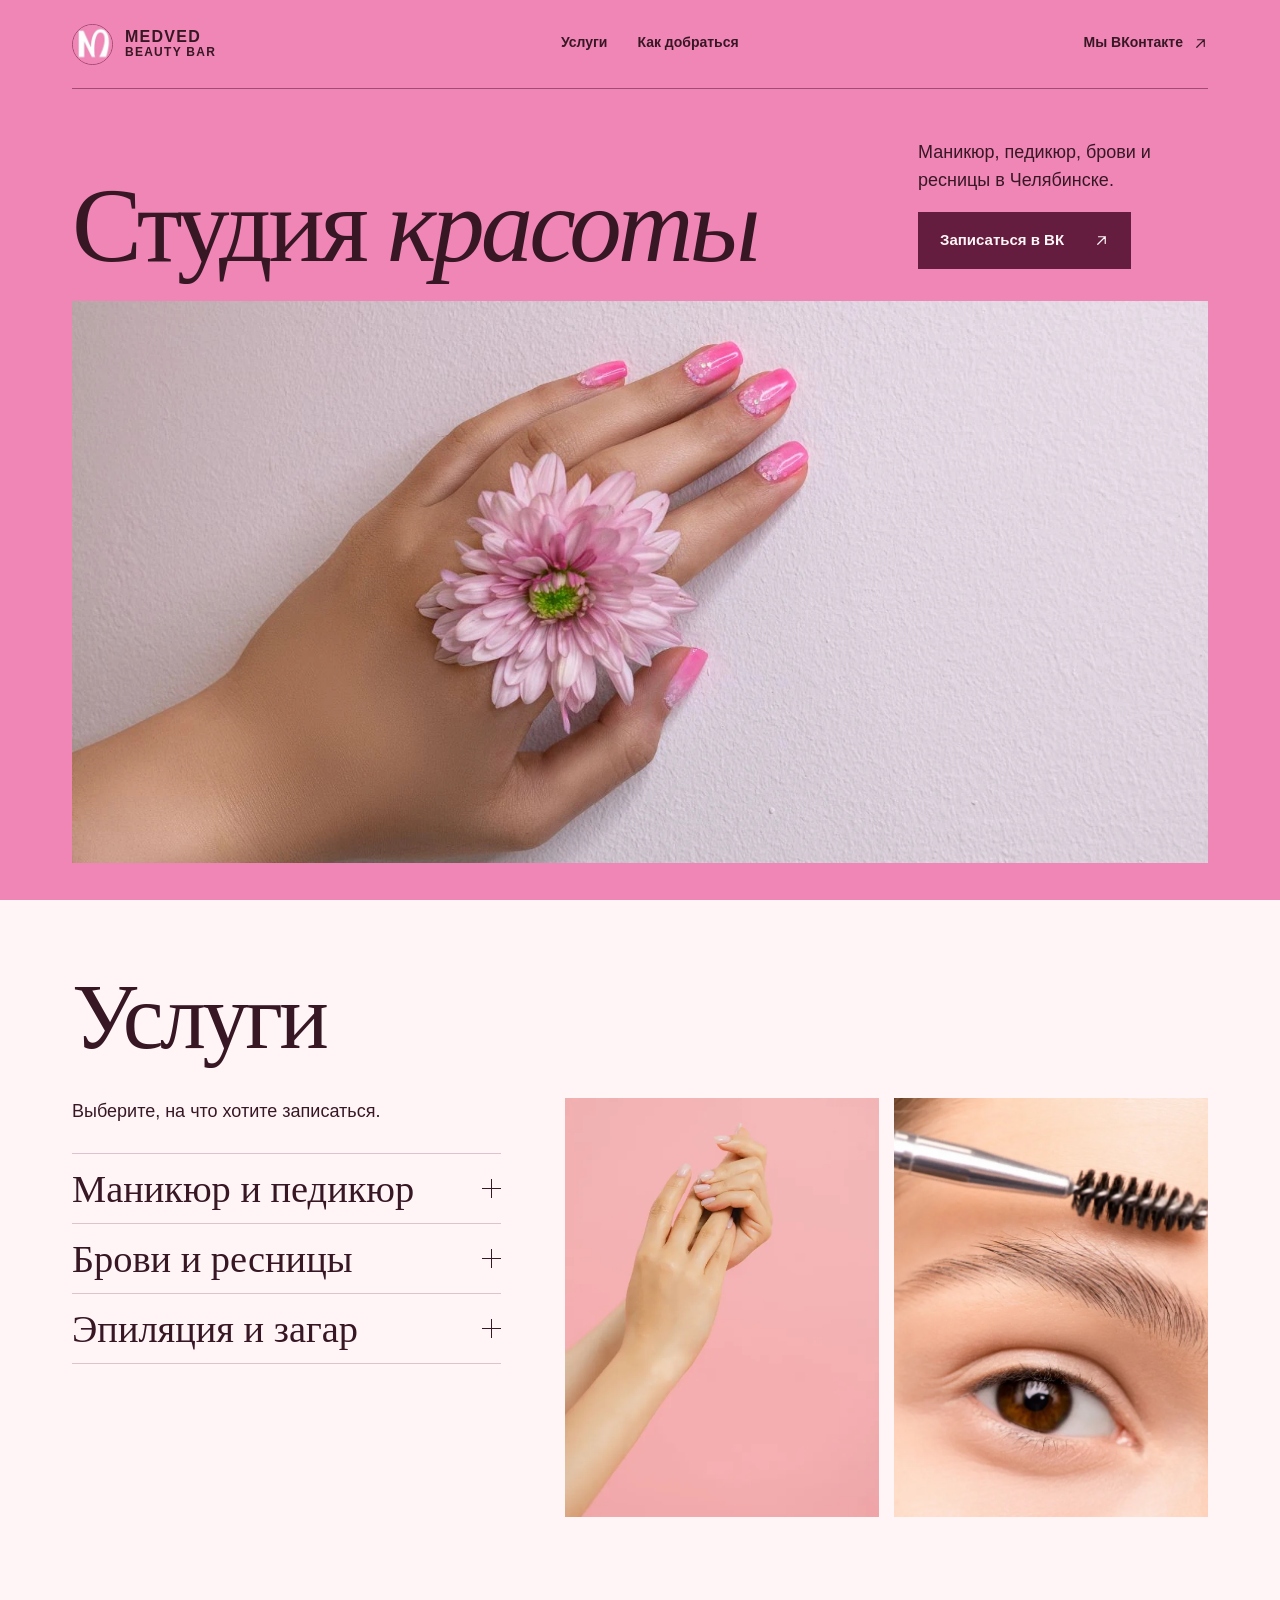
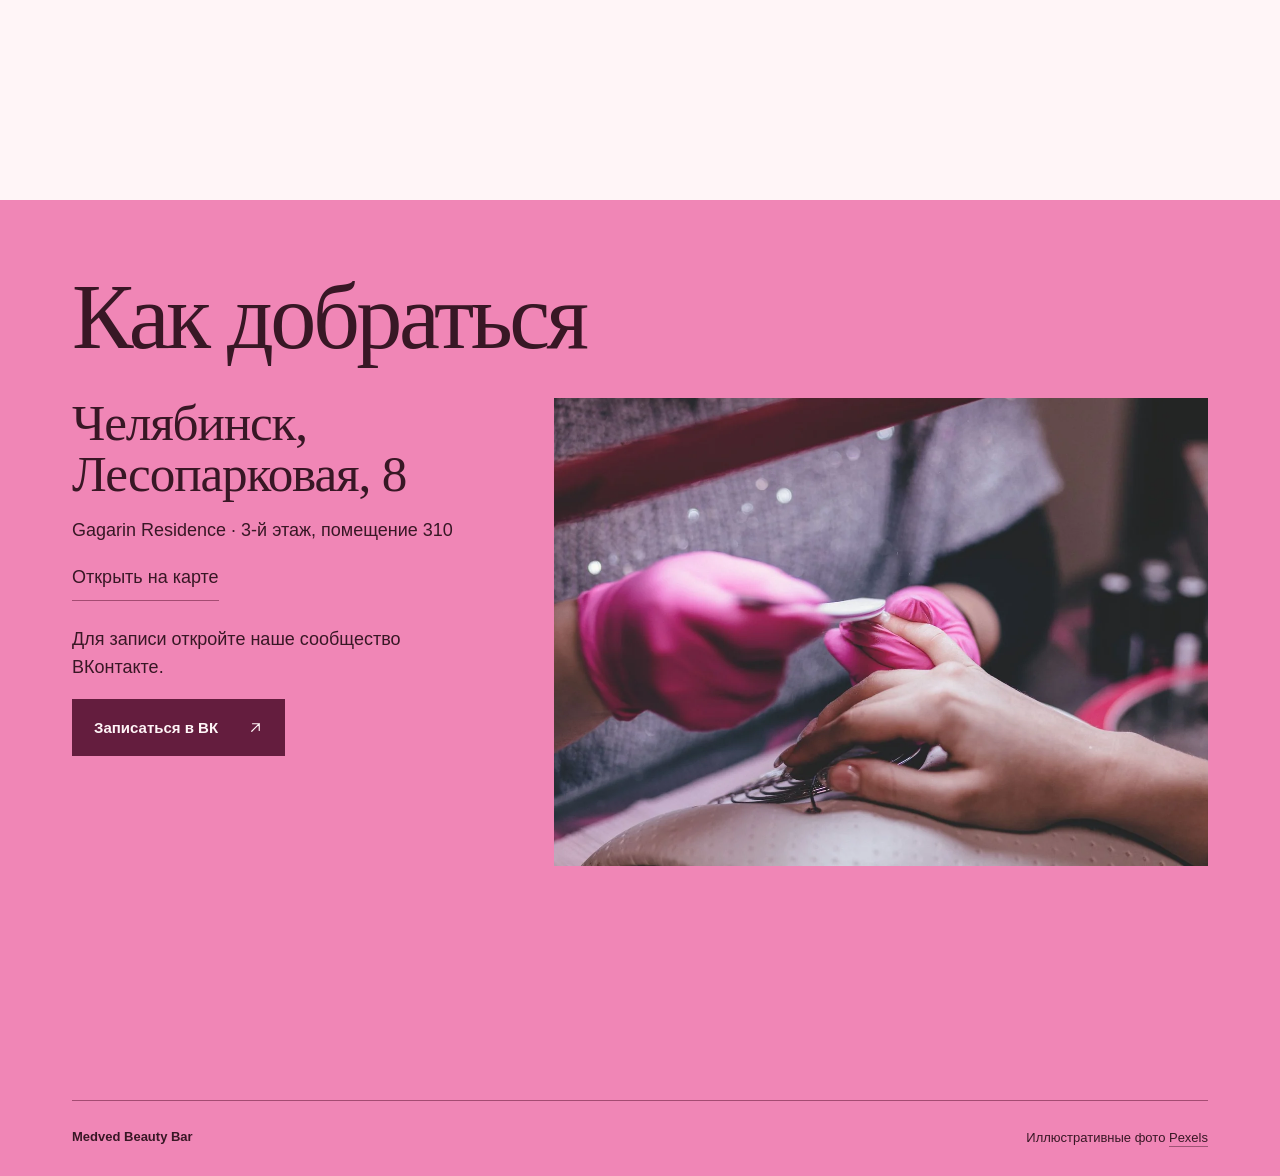
==== docs/index.html @ ef07c00c "Build Medved Beauty Bar WordPress landing and Pages export" ====
<!doctype html>
<html lang="ru" data-type="place" data-radius="sharp" data-buttons="solid" data-motion>
<head>
<meta charset="utf-8">
<meta name="viewport" content="width=device-width, initial-scale=1">
<meta name="description" content="Medved Beauty Bar в Челябинске. Маникюр, педикюр, брови и ресницы. Запись в сообществе ВКонтакте.">
<meta name="theme-color" content="#f086b6">
<meta name="page-type" content="place">
<meta name="site-kind" content="other">
<meta name="page-kind" content="place">
<meta property="og:type" content="website">
<meta property="og:locale" content="ru_RU">
<meta property="og:title" content="Medved Beauty Bar — студия красоты">
<meta property="og:description" content="Medved Beauty Bar в Челябинске. Маникюр, педикюр, брови и ресницы. Запись в сообществе ВКонтакте.">
<meta property="og:image" content="https://fedinartemii.github.io/MedvedBeautyBar/assets/img/share.jpg">
<title>Medved Beauty Bar — студия красоты в Челябинске</title>
<link rel="canonical" href="https://fedinartemii.github.io/MedvedBeautyBar/">
<meta property="og:url" content="https://fedinartemii.github.io/MedvedBeautyBar/">
<link rel="icon" href="./assets/img/logo.webp" type="image/webp">
<link rel="stylesheet" href="./assets/fonts/fonts.css">
<link rel="stylesheet" href="./assets/site.css">
<link rel="stylesheet" href="./assets/motion/motion.css">
<script>document.documentElement.classList.add('m-enter');setTimeout(()=>document.documentElement.classList.add('m-enter-done'),700)</script>
<script type="module" src="./assets/motion/motion.js"></script>
<script type="module" src="./assets/site.js"></script>
</head>
<body class="wp-theme-medved-beauty-bar">
<a class="skip-link" href="#main">К содержанию</a>
<header class="site-head nav" id="top">
    <div class="head-row wrap">
        <a class="brand" href="#top" aria-label="Medved Beauty Bar">
            <span class="brand-mark"><img src="./assets/img/logo.webp" width="153" height="153" alt=""></span>
            <span><strong>MEDVED</strong>BEAUTY BAR</span>
        </a>
        <nav class="desktop-nav" aria-label="Разделы страницы">
            <a class="m-link m-link--bare" href="#services">Услуги</a>
            <a class="m-link m-link--bare" href="#visit">Как добраться</a>
        </nav>
        <a class="head-action m-link m-link--bare" href="https://vk.com/medved_bb">Мы ВКонтакте <svg class="arrow" aria-hidden="true" viewBox="0 0 20 20" fill="none"><path d="M5 15 15 5M6 5h9v9" stroke="currentColor" stroke-width="1.6" stroke-linecap="round" stroke-linejoin="round"/></svg></a>
        <details class="mobile-menu">
            <summary><span>Меню</span></summary>
            <nav aria-label="Разделы страницы">
                <a class="m-link m-link--bare" href="#services">Услуги</a>
                <a class="m-link m-link--bare" href="#visit">Как добраться</a>
                <a class="m-link m-link--bare" href="https://vk.com/medved_bb">Мы ВКонтакте <svg class="arrow" aria-hidden="true" viewBox="0 0 20 20" fill="none"><path d="M5 15 15 5M6 5h9v9" stroke="currentColor" stroke-width="1.6" stroke-linecap="round" stroke-linejoin="round"/></svg></a>
            </nav>
        </details>
    </div>
</header>
<main id="main" tabindex="-1">

<section data-enter="" class="wp-block-group hero wrap"><div class="wp-block-group__inner-container is-layout-flow wp-block-group-is-layout-flow">

<div class="wp-block-group hero-mast"><div class="wp-block-group__inner-container is-layout-flow wp-block-group-is-layout-flow">

<h1 class="wp-block-heading">Студия <em>красоты</em></h1>



<div class="wp-block-group hero-action"><div class="wp-block-group__inner-container is-layout-flow wp-block-group-is-layout-flow">

<p class="hero-lead wp-block-paragraph">Маникюр, педикюр, брови и ресницы в Челябинске.</p>



<div class="wp-block-buttons is-layout-flex wp-block-buttons-is-layout-flex">

<div class="wp-block-button booking-button"><a class="wp-block-button__link wp-element-button btn btn--primary btn--arrow" href="https://vk.com/medved_bb">Записаться в ВК</a></div>

</div>

</div></div>

</div></div>



<figure class="wp-block-image size-full hero-photo hero__media"><img decoding="async" fetchpriority="high" height="1000" loading="eager" width="1500" src="./assets/img/hero.webp" alt="Розовый маникюр и цветок" /></figure>

</div></section>



<section tabindex="-1" id="services" class="wp-block-group services section"><div class="wp-block-group__inner-container is-layout-flow wp-block-group-is-layout-flow">

<div class="wp-block-group wrap services-wrap"><div class="wp-block-group__inner-container is-layout-flow wp-block-group-is-layout-flow">

<h2 class="wp-block-heading">Услуги</h2>



<div class="wp-block-group services-grid"><div class="wp-block-group__inner-container is-layout-flow wp-block-group-is-layout-flow">

<div class="wp-block-group services-copy"><div class="wp-block-group__inner-container is-layout-flow wp-block-group-is-layout-flow">

<p class="section-lead wp-block-paragraph">Выберите, на что хотите записаться.</p>



<details class="wp-block-details is-layout-flow wp-block-details-is-layout-flow"><summary>Маникюр и педикюр</summary>

<p class="wp-block-paragraph">Маникюр с покрытием и без, наращивание ногтей и педикюр.</p>

</details>



<details class="wp-block-details is-layout-flow wp-block-details-is-layout-flow"><summary>Брови и ресницы</summary>

<p class="wp-block-paragraph">Оформление и ламинирование бровей, ламинирование и наращивание ресниц.</p>

</details>



<details class="wp-block-details is-layout-flow wp-block-details-is-layout-flow"><summary>Эпиляция и загар</summary>

<p class="wp-block-paragraph">Лазерная эпиляция и моментальный загар.</p>

</details>

</div></div>



<div class="wp-block-group services-photos"><div class="wp-block-group__inner-container is-layout-flow wp-block-group-is-layout-flow">

<figure class="wp-block-image size-full service-photo nails-photo"><img decoding="async" height="850" loading="lazy" width="567" src="./assets/img/nails.webp" alt="Руки с маникюром на розовом фоне" /></figure>



<figure class="wp-block-image size-full service-photo brow-photo"><img decoding="async" height="850" loading="lazy" width="705" src="./assets/img/brows.webp" alt="Бровь расчёсывают щёточкой" /></figure>

</div></div>

</div></div>

</div></div>

</div></section>



<section tabindex="-1" id="visit" class="wp-block-group visit section"><div class="wp-block-group__inner-container is-layout-flow wp-block-group-is-layout-flow">

<div class="wp-block-group wrap visit-wrap"><div class="wp-block-group__inner-container is-layout-flow wp-block-group-is-layout-flow">

<h2 class="wp-block-heading">Как добраться</h2>



<div class="wp-block-group visit-grid"><div class="wp-block-group__inner-container is-layout-flow wp-block-group-is-layout-flow">

<div class="wp-block-group visit-copy"><div class="wp-block-group__inner-container is-layout-flow wp-block-group-is-layout-flow">

<p class="visit-address wp-block-paragraph">Челябинск, Лесопарковая, 8</p>



<p class="visit-room wp-block-paragraph">Gagarin Residence · 3-й этаж, помещение 310</p>



<p class="map-link wp-block-paragraph"><a class="m-link" href="https://yandex.ru/maps/org/medved_beauty_bar/210274487347/">Открыть на карте</a></p>



<p class="section-lead wp-block-paragraph">Для записи откройте наше сообщество ВКонтакте.</p>



<div class="wp-block-buttons is-layout-flex wp-block-buttons-is-layout-flex">

<div class="wp-block-button booking-button"><a class="wp-block-button__link wp-element-button btn btn--primary btn--arrow" href="https://vk.com/medved_bb">Записаться в ВК</a></div>

</div>

</div></div>



<figure class="wp-block-image size-full visit-photo"><img decoding="async" height="933" loading="lazy" width="1400" src="./assets/img/visit.webp" alt="Мастер в розовых перчатках делает маникюр" /></figure>

</div></div>

</div></div>

</div></section>

</main>
<footer class="site-footer">
    <div class="wrap footer-row">
        <a class="m-link m-link--bare" href="#top">Medved Beauty Bar</a>
        <p>Иллюстративные фото <a href="https://www.pexels.com/photo/pink-flower-on-hand-with-polished-nails-20758448/">Pexels</a></p>
    </div>
</footer>
</body>
</html>
---- docs/assets/fonts/fonts.css ----
@font-face {
  font-family: 'Cormorant Garamond';
  font-style: italic;
  font-weight: 500;
  font-display: swap;
  src: url(cormorant-garamond-italic-500-cyrillic.woff2) format('woff2');
  unicode-range: U+0301, U+0400-045F, U+0490-0491, U+04B0-04B1, U+2116;
}
@font-face {
  font-family: 'Cormorant Garamond';
  font-style: italic;
  font-weight: 500;
  font-display: swap;
  src: url(cormorant-garamond-italic-500-latin.woff2) format('woff2');
  unicode-range: U+0000-00FF, U+0131, U+0152-0153, U+02BB-02BC, U+02C6, U+02DA, U+02DC, U+0304, U+0308, U+0329, U+2000-206F, U+20AC, U+2122, U+2191, U+2193, U+2212, U+2215, U+FEFF, U+FFFD;
}
@font-face {
  font-family: 'Cormorant Garamond';
  font-style: normal;
  font-weight: 500;
  font-display: swap;
  src: url(cormorant-garamond-normal-500-cyrillic.woff2) format('woff2');
  unicode-range: U+0301, U+0400-045F, U+0490-0491, U+04B0-04B1, U+2116;
}
@font-face {
  font-family: 'Cormorant Garamond';
  font-style: normal;
  font-weight: 500;
  font-display: swap;
  src: url(cormorant-garamond-normal-500-latin.woff2) format('woff2');
  unicode-range: U+0000-00FF, U+0131, U+0152-0153, U+02BB-02BC, U+02C6, U+02DA, U+02DC, U+0304, U+0308, U+0329, U+2000-206F, U+20AC, U+2122, U+2191, U+2193, U+2212, U+2215, U+FEFF, U+FFFD;
}
@font-face {
  font-family: 'Manrope';
  font-style: normal;
  font-weight: 400;
  font-display: swap;
  src: url(manrope-normal-400-cyrillic.woff2) format('woff2');
  unicode-range: U+0301, U+0400-045F, U+0490-0491, U+04B0-04B1, U+2116;
}
@font-face {
  font-family: 'Manrope';
  font-style: normal;
  font-weight: 400;
  font-display: swap;
  src: url(manrope-normal-400-latin.woff2) format('woff2');
  unicode-range: U+0000-00FF, U+0131, U+0152-0153, U+02BB-02BC, U+02C6, U+02DA, U+02DC, U+0304, U+0308, U+0329, U+2000-206F, U+20AC, U+2122, U+2191, U+2193, U+2212, U+2215, U+FEFF, U+FFFD;
}
@font-face {
  font-family: 'Manrope';
  font-style: normal;
  font-weight: 700;
  font-display: swap;
  src: url(manrope-normal-700-cyrillic.woff2) format('woff2');
  unicode-range: U+0301, U+0400-045F, U+0490-0491, U+04B0-04B1, U+2116;
}
@font-face {
  font-family: 'Manrope';
  font-style: normal;
  font-weight: 700;
  font-display: swap;
  src: url(manrope-normal-700-latin.woff2) format('woff2');
  unicode-range: U+0000-00FF, U+0131, U+0152-0153, U+02BB-02BC, U+02C6, U+02DA, U+02DC, U+0304, U+0308, U+0329, U+2000-206F, U+20AC, U+2122, U+2191, U+2193, U+2212, U+2215, U+FEFF, U+FFFD;
}
---- docs/assets/site.css ----
@layer medved-reset {
  *, *::before, *::after { box-sizing: border-box; }
  body, h1, h2, p, figure { margin: 0; }
  a { color: inherit; }
  img { display: block; max-width: 100%; }
}

:root {
  --ink: #381725;
  --action: #641d3e;
  --paper: #fff5f7;
  --pink: #f086b6;
  --bg: var(--pink);
  --line: #a44b72;
  --line-strong: #a44b72;
  --paper-line: #dec2cd;
  --display: "Cormorant Garamond", Georgia, serif;
  --text: Manrope, Arial, sans-serif;
  --ease: cubic-bezier(.2,.8,.2,1);
  --s-2: 8px;
  --edges: 72px;
  --head-height: 89px;
  --arrow-icon: url("data:image/svg+xml,%3Csvg xmlns='http://www.w3.org/2000/svg' viewBox='0 0 20 20'%3E%3Cpath d='M5 15 15 5M6 5h9v9' fill='none' stroke='black' stroke-width='1.6' stroke-linecap='round' stroke-linejoin='round'/%3E%3C/svg%3E");
}

body { background: var(--pink); color: var(--ink); font: 400 18px/1.55 var(--text); }
::selection { background: var(--action); color: var(--paper); }
:focus-visible { outline: 2px solid var(--action); outline-offset: 4px; }
#main:focus-visible { outline-offset: -2px; }
.skip-link {
  position: fixed;
  top: 12px;
  left: 12px;
  z-index: 100;
  padding: 10px 16px;
  background: var(--paper);
  color: var(--ink);
  transform: translateY(-180%);
}
.skip-link:focus { transform: none; }
.wrap { width: calc(100% - 2 * var(--edges)); max-width: 1440px; margin-inline: auto; }
.site-head { height: var(--head-height); }
.head-row { height: 100%; display: flex; align-items: center; justify-content: space-between; border-bottom: 1px solid var(--line); }
.brand {
  min-height: 44px;
  display: inline-flex;
  align-items: center;
  gap: 12px;
  font-size: 12px;
  font-weight: 700;
  letter-spacing: .105em;
  line-height: 1.14;
  text-decoration: none;
}
.brand strong { display: block; font-size: 16px; }
.brand-mark {
  position: relative;
  flex: none;
  width: 41px;
  height: 41px;
  overflow: hidden;
  border: 1px solid var(--line);
  border-radius: 50%;
  background: var(--pink);
}
.brand-mark img {
  position: absolute;
  top: 50%;
  left: 50%;
  width: 153px;
  height: auto;
  max-width: none;
  transform: translate(-50%,-50%);
}
.desktop-nav { display: flex; gap: 30px; font-size: 14px; font-weight: 700; }
.desktop-nav a, .head-action { display: inline-flex; align-items: center; min-height: 44px; }
.head-action { gap: 10px; font-size: 14px; font-weight: 700; }
.arrow { width: 15px; height: 15px; flex: none; }
.mobile-menu { display: none; }

/* Classic WordPress adds a wrapper around Group blocks. Let their children use the grid tracks. */
:is(.hero, .hero-mast, .services-grid, .services-photos, .visit-grid) > .wp-block-group__inner-container {
  display: contents;
}
.wp-block-group.hero {
  display: grid;
  grid-template-rows: auto minmax(350px,1fr);
  gap: 32px;
  min-height: calc(100svh - var(--head-height));
  padding-block: 50px 37px;
}
.hero-mast { display: grid; grid-template-columns: minmax(0,1fr) minmax(230px,290px); gap: 30px; align-items: end; }
.hero h1 { font: 500 clamp(76px,8.2vw,122px)/.83 var(--display); letter-spacing: -.038em; }
.hero h1 em { white-space: nowrap; }
.hero-lead { margin-bottom: 17px; }
.hero .hero-photo { min-height: 350px; background: #dfcad4; }
.hero-photo, .service-photo, .visit-photo { margin: 0; position: relative; overflow: hidden; }
.hero-photo img, .service-photo img, .visit-photo img {
  position: absolute;
  inset: 0;
  width: 100%;
  height: 100%;
  object-fit: cover;
}
.hero-photo img { object-position: center 32%; }
.wp-block-buttons { display: flex; gap: 10px; }
.booking-button .wp-block-button__link {
  display: inline-flex;
  align-items: center;
  justify-content: space-between;
  gap: 30px;
  min-height: 57px;
  padding: 0 22px;
  border: 0;
  border-radius: 0;
  background: var(--action);
  color: var(--paper);
  font: 700 15px/1.2 var(--text);
  text-decoration: none;
}
.booking-button .wp-block-button__link::after {
  content: "";
  width: 15px;
  height: 15px;
  flex: none;
  background: currentColor;
  mask: var(--arrow-icon) center / contain no-repeat;
}

.section { min-height: 100svh; padding-block: clamp(48px,8.3vh,82px); }
.section h2 { font: 500 clamp(62px,7.2vw,104px)/.92 var(--display); letter-spacing: -.038em; margin: 0 0 39px; }
.services { background: var(--paper); --bg: var(--paper); }
.services-grid {
  display: grid;
  grid-template-columns: minmax(0, .8fr) minmax(0, 1.2fr);
  align-items: start;
  gap: clamp(32px,5vw,76px);
}
.section-lead { max-width: 34ch; margin-block: 0 27px; }
.services-photos { display: grid; grid-template-columns: 1fr 1fr; gap: 15px; }
.service-photo { aspect-ratio: 3 / 4; background: #edbdcd; }
.nails-photo img { object-position: center 35%; }
.brow-photo img { object-position: 52% 46%; }
.services-copy .wp-block-details { margin: 0; border-top: 1px solid var(--paper-line); }
.services-copy .wp-block-details:last-child { border-bottom: 1px solid var(--paper-line); }
.services-copy summary, .mobile-menu summary { list-style: none; cursor: pointer; }
.services-copy summary::-webkit-details-marker, .mobile-menu summary::-webkit-details-marker { display: none; }
.services-copy summary {
  display: flex;
  min-height: 69px;
  align-items: center;
  justify-content: space-between;
  gap: 14px;
  padding: 9px 0;
  font: 500 clamp(26px,3vw,43px)/1.05 var(--display);
}
.services-copy summary::after, .mobile-menu summary::after {
  content: "";
  width: 19px;
  height: 19px;
  flex: none;
  background:
    linear-gradient(currentColor,currentColor) center / 100% 1px no-repeat,
    linear-gradient(currentColor,currentColor) center / 1px 100% no-repeat;
}
.services-copy details[open] summary::after, .mobile-menu[open] summary::after { background-size: 100% 1px, 1px 0; }
.services-copy details p { margin: 0 30px 20px 0; max-width: 36ch; }
.services-copy summary:hover { color: var(--action); }

.visit-grid { display: grid; grid-template-columns: minmax(0,.78fr) minmax(0,1.22fr); gap: clamp(32px,5vw,76px); align-items: start; }
.visit-photo { min-height: min(52vh,520px); background: var(--pink); }
.visit-photo img { object-position: 49% 54%; }
.visit-address { font: 500 clamp(32px,4vw,58px)/.98 var(--display); letter-spacing: -.022em; max-width: 14ch; }
.visit-room { margin-top: 18px; }
.map-link { margin-block: 12px 25px; }
.map-link a { display: inline-flex; align-items: center; min-height: 44px; }
.visit-copy .section-lead { margin-bottom: 18px; }
.site-footer { background: var(--pink); }
.footer-row { display: flex; justify-content: space-between; gap: 20px; align-items: center; min-height: 76px; border-top: 1px solid var(--line); font-size: 13px; }
.footer-row > a { display: inline-flex; align-items: center; min-height: 44px; font-weight: 700; }

@media (prefers-reduced-motion: no-preference) {
  .services-copy details[open] p, .mobile-menu[open] nav { animation: disclosure-in 180ms var(--ease) both; }
  @keyframes disclosure-in { from { opacity: .25; transform: translateY(-5px); } }
}
@media (max-height: 790px) and (min-width: 691px) {
  .hero-photo img { object-position: center 19%; }
}
@media (max-width: 1100px) {
  :root { --edges: 44px; }
  .hero h1 { line-height: .88; }
}
@media (max-width: 900px) {
  .hero-mast { grid-template-columns: minmax(0,1fr) minmax(200px,240px); }
  .hero h1 { font-size: clamp(62px,9.3vw,82px); }
  .hero h1 em { display: block; }
}
@media (max-width: 690px) {
  :root { --edges: 20px; --head-height: 68px; }
  body { font-size: 16px; }
  .brand { gap: 8px; font-size: 9px; }
  .brand strong { font-size: 14px; }
  .brand-mark { width: 34px; height: 34px; }
  .brand-mark img { width: 123px; }
  .desktop-nav, .head-action { display: none; }
  .mobile-menu { display: block; z-index: 5; }
  .mobile-menu summary { display: flex; align-items: center; gap: 8px; min-height: 44px; padding-left: 6px; font-size: 14px; font-weight: 700; }
  .mobile-menu summary::after { width: 13px; height: 13px; }
  .mobile-menu nav {
    position: absolute;
    inset: var(--head-height) 0 auto;
    padding: 12px var(--edges) 22px;
    display: grid;
    gap: 2px;
    background: var(--pink);
    border-bottom: 1px solid var(--line);
  }
  .mobile-menu nav a { display: flex; align-items: center; justify-content: space-between; min-height: 44px; }
  .wp-block-group.hero { grid-template-rows: auto minmax(240px,1fr); gap: 24px; padding-block: 32px 20px; }
  .hero-mast, .services-grid, .visit-grid { grid-template-columns: minmax(0,1fr); gap: 24px; }
  .hero h1 { font-size: clamp(52px,16vw,79px); }
  .hero .hero-photo { min-height: 240px; }
  .hero-photo img { object-position: 47% 35%; }
  .booking-button, .booking-button .wp-block-button__link { width: 100%; }
  .booking-button .wp-block-button__link { min-height: 51px; padding-inline: 17px; }
  .services.section { min-height: 0; }
  .section h2 { font-size: clamp(55px,13.5vw,72px); margin-bottom: 26px; }
  .section-lead { margin-bottom: 20px; }
  .services-copy summary { min-height: 59px; font-size: 34px; }
  .services-photos { gap: 10px; }
  .visit-photo { min-height: 0; aspect-ratio: 1.06; }
  .footer-row { flex-wrap: wrap; gap: 0 12px; padding-block: 8px 18px; }
}
@media (max-width: 359px) {
  .services-copy summary { font-size: 28px; }
}
---- docs/assets/motion/motion.css ----
/*
  taste-skill motion.css - the micro-interactions a company site has (figma.com, x.ai): one small
  opt-in layer over system.css and ui/cards.css. Link it after them (data-motion on <html> is optional);
  load motion.js once (it adds the tab indicator, the number tick and the card loops).
  The layer is ON as soon as this file is linked: no attribute is needed (a hover shot of a linked card or photo
  shows the 2px lift and the 1.03 zoom). <html data-motion="off"> switches the whole layer off; data-motion="live"
  is the number tick in a headless shot (motion.js).
  references/motion.md says what moves and how fast. Everything here answers the pointer, the
  keyboard or a number coming into view once, plus the hero's one entrance on load (the end of this
  file); nothing moves because the page scrolled (that is a dealt moment's job, assets/moments).

  Hover moves sit under (hover: hover) and (pointer: fine): a phone never keeps a stuck hover.
  Hover out runs 120ms against 150ms in (motion.md, tokens).
  Under prefers-reduced-motion colours still change and a press still shows; nothing moves or scales.
*/

:root {
  --m-in: 150ms;                              /* hover in: buttons, links, nav, tabs */
  --m-out: 120ms;                             /* hover out */
  --m-press: 90ms;                            /* a press */
  --m-panel: 200ms;                           /* a menu or sheet opening */
  --m-close: 120ms;                           /* a menu closing */
  --m-slide: 240ms;                           /* an indicator travelling between two tabs or links */
  --m-image: 600ms;                           /* a photograph scaling inside its mask */
  --m-image-out: 400ms;                       /* ...and settling back */
  --m-ease: var(--ease, cubic-bezier(.2, .8, .2, 1)); /* the one UI ease-out (system.css --ease): fast start, soft landing */
  --m-ease-io: cubic-bezier(.65, 0, .35, 1);  /* the indicator: leaves and lands softly */
  --m-ease-enter: cubic-bezier(.22, 1, .36, 1); /* an entrance settling: long soft tail, never past its mark */
  --m-cycle: 3.2s;                            /* one cycle of a card's loop (2.5-4 s) */
  --m-lift: -2px;
}

/* ---------------------------------------------------------------- buttons */
html:not([data-motion="off"]) .btn {
  position: relative;
  transition: background-color var(--m-out) var(--m-ease), color var(--m-out) var(--m-ease),
              border-color var(--m-out) var(--m-ease), box-shadow var(--m-out) var(--m-ease),
              transform var(--m-press) var(--m-ease);
}
/* the tone moves toward the ground: a black button greys a little on white, a white one on black */
html:not([data-motion="off"]) .btn--primary:hover { background: color-mix(in oklab, var(--action) 84%, var(--bg)); }
html:not([data-motion="off"]) .btn--secondary:hover {
  background: color-mix(in oklab, var(--bg) 92%, var(--ink));
  border-color: color-mix(in oklab, var(--ink) 32%, transparent);
}
html:not([data-motion="off"]) .btn:hover { transition-duration: var(--m-in), var(--m-in), var(--m-in), var(--m-in), var(--m-press); }
html:not([data-motion="off"]) .btn:active { transform: translateY(1px) scale(.985); }
/* the step: a button rises 1px on hover (2px on the large size) and presses 1px down with a 1.5% shrink on
   click; pointer only. The text-link secondary (arrow and block looks) keeps its underline and does not step.
   Reduced motion keeps the colour change only (see the end of this file). */
@media (hover: hover) and (pointer: fine) {
  html:not([data-motion="off"]) .btn:hover { transform: translateY(-1px); }
  html:not([data-motion="off"]) .btn--xl:hover { transform: translateY(-2px); }
  html:not([data-motion="off"]):is([data-buttons="arrow"], [data-buttons="block"]) .btn--secondary:hover { transform: none; }
  html:not([data-motion="off"]) .btn:active { transform: translateY(1px) scale(.985); }
  html:not([data-motion="off"]):is([data-buttons="arrow"], [data-buttons="block"]) .btn--secondary:active { transform: scale(.985); }
}

/* the arrow: the text arrow (.btn--arrow, .link) nudges 3px; the drawn arrow (.m-arrow) grows its
   stem and moves its head 3px, the way a good product site's "Learn more" does. The pointer's move
   only for a fine pointer; keyboard focus shows it anywhere */
html:not([data-motion="off"]) :is(.btn--arrow, .link)::after { transition: transform var(--m-out) var(--m-ease); }
html:not([data-motion="off"]) :is(.btn--arrow, .link):focus-visible::after { transform: translateX(3px); transition-duration: var(--m-in); }
.m-arrow { width: 12px; height: 12px; flex: none; overflow: visible; fill: none; stroke: currentColor; stroke-width: 1.6;
           stroke-linecap: round; stroke-linejoin: round; }
.m-arrow__stem { opacity: 0; transform: scaleX(.2); transform-origin: 1px 50%; transform-box: fill-box;
                 transition: opacity var(--m-out) var(--m-ease), transform var(--m-out) var(--m-ease); }
.m-arrow__head { transition: transform var(--m-out) var(--m-ease); }
:is(a, button):focus-visible > .m-arrow .m-arrow__stem { opacity: 1; transform: none; transition-duration: var(--m-in); }
:is(a, button):focus-visible > .m-arrow .m-arrow__head { transform: translateX(3px); transition-duration: var(--m-in); }
@media (hover: hover) and (pointer: fine) {
  html:not([data-motion="off"]) :is(.btn--arrow, .link):hover::after { transform: translateX(3px); transition-duration: var(--m-in); }
  :is(a, button):hover > .m-arrow .m-arrow__stem { opacity: 1; transform: none; transition-duration: var(--m-in); }
  :is(a, button):hover > .m-arrow .m-arrow__head { transform: translateX(3px); transition-duration: var(--m-in); }
}

/* a pill that is a link (the line above a hero headline) */
html:not([data-motion="off"]) a.pill { transition: background-color var(--m-out) var(--m-ease), border-color var(--m-out) var(--m-ease); }
html:not([data-motion="off"]) a.pill:hover { background: color-mix(in oklab, var(--card) 90%, var(--ink)); border-color: var(--line-strong); transition-duration: var(--m-in); }

/* ---------------------------------------------------------------- links: an underline that draws */
/* .link and links in running text: a rest line, and the ink line draws left to right on hover and
   leaves to the right. A link in a sentence rests on its own colour at 45% (about 3.3:1 on its
   ground), so it reads as a link even when it is the same colour as the text (WCAG 1.4.1); .link
   and .m-link carry an arrow or sit alone and rest on the faint hairline */
html:not([data-motion="off"]) :is(.link, .m-link, p a:not([class]), .footer ul a, .footer .link) {
  text-decoration: none;
  background-image: linear-gradient(currentColor, currentColor), linear-gradient(var(--m-rest, var(--line-strong)), var(--m-rest, var(--line-strong)));
  background-repeat: no-repeat; background-size: 0% 1px, 100% 1px;
  background-position: right 0 bottom 0, 0 100%;
  transition: background-size var(--m-out) var(--m-ease), color var(--m-out) var(--m-ease);
  padding-bottom: 2px;
}
/* set on its own rule: the shared rule above is (0,3,1) through :is(.footer .link) and would win */
html:not([data-motion="off"]) p a:not([class]) { --m-rest: color-mix(in oklab, currentColor 45%, transparent); }
html:not([data-motion="off"]) :is(.footer ul a, .m-link--bare):not(:hover, :focus-visible) { background-size: 0% 1px, 0% 1px; }
html:not([data-motion="off"]) :is(.link, .m-link, p a:not([class]), .footer ul a, .footer .link):is(:hover, :focus-visible) {
  background-size: 100% 1px, 100% 1px; background-position: left 0 bottom 0, 0 100%; transition-duration: var(--m-in);
}
/* the link's arrow is not underlined: the line runs under the words only */
html:not([data-motion="off"]) .link { background-size: 0% 1px, calc(100% - 1em - var(--s-2)) 1px; }
html:not([data-motion="off"]) .link:is(:hover, :focus-visible) { background-size: calc(100% - 1em - var(--s-2)) 1px, calc(100% - 1em - var(--s-2)) 1px; }
html:not([data-motion="off"]) .link, html:not([data-motion="off"]) .link:is(:hover, :focus-visible) { background-position: 0 100%, 0 100%; }
html:not([data-motion="off"]) .footer ul a:hover { color: var(--ink); }

/* ---------------------------------------------------------------- navigation */
/* the nav words take no pill (ST-08, ST-11): system.css draws the underline under a word from the left on hover and focus, and
   takes it away to the right; the page you are on keeps its still bar (system.css draws it, at the same inset) */
@media (min-width: 1024px) {
  /* the full-width panel: fades and settles 6px in 200ms with its columns together (one surface, read
     as one); it closes in 120ms. While one menu is open, the next word swaps the panel at once
     (motion.js .m-menu-open) */
  html:not([data-motion="off"]) .nav__menu {
    transform: translateY(-6px);
    transition: opacity var(--m-close) var(--m-ease), transform var(--m-close) var(--m-ease), visibility 0s linear var(--m-close);
  }
  html:not([data-motion="off"]) .nav__item:is(:hover, :focus-within) > .nav__menu {
    transition: opacity var(--m-panel) var(--m-ease) 150ms, transform var(--m-panel) var(--m-ease) 150ms, visibility 0s linear 150ms;
  }
  /* .m-menu-open comes on when the first panel starts to show (150ms): from then the next word swaps
     the panel at once. Duration and delay go to 0, the properties stay listed, so the panel that is
     still fading in finishes its own 200ms instead of snapping */
  html:not([data-motion="off"]) .nav.m-menu-open .nav__menu,
  html:not([data-motion="off"]) .nav.m-menu-open .nav__item:is(:hover, :focus-within) > .nav__menu { transition-duration: 0s; transition-delay: 0s; }
  html:not([data-motion="off"]) .menu-col a { transition: color var(--m-out) var(--m-ease); }
  html:not([data-motion="off"]) .menu-col a:hover { transition-duration: var(--m-in); }
  html:not([data-motion="off"]) .menu-card .panel { transition: border-color var(--m-out) var(--m-ease); }
}
/* the phone sheet slides in 8px and fades (system.js opens it) */
@media (max-width: 1023px) {
  html:not([data-motion="off"]) .nav.is-open .nav__links { transition: opacity var(--m-panel) var(--m-ease), transform var(--m-panel) var(--m-ease); }
  @starting-style { html:not([data-motion="off"]) .nav.is-open .nav__links { opacity: 0; transform: translateY(-8px); } }
}

/* ---------------------------------------------------------------- tabs: the indicator slides */
html:not([data-motion="off"]) .tabs.m-has-ind { position: relative; isolation: isolate; }
html:not([data-motion="off"]) .tabs.m-has-ind .tab { position: relative; z-index: 1; }
html:not([data-motion="off"]) .tabs.m-has-ind .tab[aria-selected="true"] { background: transparent; border-color: transparent; }
/* the pill takes its new size at once and travels by transform alone (motion.js: it starts scaled to
   the old tab's size at the old place and settles to scale 1 at the new one), so nothing is laid out
   again while it moves and its corners are true at rest */
.m-tab-ind {
  position: absolute; left: 0; top: 0; z-index: 0; width: var(--w, 0px); height: var(--h, 0px);
  border-radius: var(--r-btn); background: var(--ink); pointer-events: none;
  transform: translate(var(--x, 0px), var(--y, 0px)) scale(var(--sx, 1), var(--sy, 1)); transform-origin: 0 0;
  transition: transform var(--m-slide) var(--m-ease-io);
}
.m-tab-ind.is-jump { transition: none; }
html:not([data-motion="off"]) .tab { transition: color var(--m-slide) var(--m-ease), border-color var(--m-out) var(--m-ease), background-color var(--m-out) var(--m-ease); }

/* ---------------------------------------------------------------- focus */
/* the ring (system.css) is drawn in full in the frame the focus lands; no transition */

/* ---------------------------------------------------------------- cards: a 2px lift */
/* the card rises 2px, its border and shadow deepen; a card without its own box (.card--open) lifts
   its panel. Never tilts, flips or follows the pointer */
html:not([data-motion="off"]) .card:not(.card--open, .card--plan) {
  transition: transform var(--m-out) var(--m-ease), border-color var(--m-out) var(--m-ease), box-shadow var(--m-out) var(--m-ease);
}
html:not([data-motion="off"]) .card--open > .panel { transition: transform var(--m-out) var(--m-ease), box-shadow var(--m-out) var(--m-ease); }
@media (hover: hover) and (pointer: fine) {
  html:not([data-motion="off"]) .card:not(.card--open, .card--plan, .m-nolift):hover {
    transform: translateY(var(--m-lift));
    border-color: color-mix(in oklab, var(--ink) 16%, transparent);
    /* the shadow is deeper on a dark card (its lightness l): about .2 on white, .64 on near-black */
    box-shadow: inset 0 1px 0 var(--c-hi, transparent), 0 1px 2px rgb(0 0 0 / .06),
                0 14px 32px -18px oklch(from var(--card, #fff) 0 0 0 / calc(0.75 - l * 0.55));
    transition-duration: 180ms;
  }
  html:not([data-motion="off"]) .card--open:not(.m-nolift):hover > .panel {
    transform: translateY(var(--m-lift)); box-shadow: 0 14px 32px -18px oklch(from var(--bg, #fff) 0 0 0 / calc(0.75 - l * 0.55)); transition-duration: 180ms;
  }
}

/* ---------------------------------------------------------------- photographs: 1.03 inside the mask */
/* a photograph in a link or a linked card grows 3% inside its own mask (the frame, the tile, a .m-zoom wrapper);
   the mask clips it, so the box never moves. .m-zoom is the hook for any other photograph: wrap it. */
.m-zoom { overflow: clip; }
html:not([data-motion="off"]) :is(.frame__img, .tile__media > img, .m-zoom img, .m-zoom > video) {
  transition: transform var(--m-image-out) var(--m-ease);
}
@media (hover: hover) and (pointer: fine) {
  html:not([data-motion="off"]) :is(a, .card:has(a), .m-zoom):hover :is(.frame__img, .tile__media > img),
  html:not([data-motion="off"]) .m-zoom:hover :is(img, video) { transform: scale(1.03); transition-duration: var(--m-image); }
}

/* ---------------------------------------------------------------- inputs, switches, checks */
html:not([data-motion="off"]) .field :is(input, select, textarea), .m-input {
  transition: border-color var(--m-out) var(--m-ease), box-shadow var(--m-out) var(--m-ease), background-color var(--m-out) var(--m-ease);
}
html:not([data-motion="off"]) .field :is(input, select, textarea):hover, .m-input:hover { border-color: color-mix(in oklab, var(--ink) 48%, transparent); }
html:not([data-motion="off"]) .field :is(input, select, textarea):focus, .m-input:focus {
  /* the field's own ring in place of the outline: a 2px line in --action (3:1 on the ground) and a soft halo,
     there at once like every focus ring (the hover's fade does not apply to focus) */
  outline: none; border-color: var(--action);
  box-shadow: 0 0 0 1px var(--action), 0 0 0 4px color-mix(in oklab, var(--action) 20%, transparent); transition-duration: 0s;
}
/* a switch: <button class="m-switch" role="switch" aria-checked="false" aria-label="..."></button>
   (motion.js flips aria-checked on click unless the page handles it). The knob slides in 180ms and
   stretches 4px while pressed, both by transform (a scaleX from its left edge; on, the 12px shift
   keeps its right edge where it rests). The off track is ink at 48% (3.3:1 or more against the knob
   and the ground, the 3:1 a control needs) */
.m-switch {
  position: relative; flex: none; width: 40px; height: 24px; padding: 0; border: 0; border-radius: 999px; cursor: pointer;
  background: color-mix(in oklab, var(--ink) 48%, var(--bg));
  transition: background-color 180ms var(--m-ease);
}
.m-switch::before {
  content: ""; position: absolute; left: 3px; top: 3px; width: 18px; height: 18px; border-radius: 999px;
  background: var(--bg); box-shadow: 0 1px 3px rgb(0 0 0 / .25);
  transform-origin: 0 50%; transition: transform 180ms var(--m-ease);
}
.m-switch[aria-checked="true"] { background: var(--action); }
.m-switch[aria-checked="true"]::before { transform: translateX(16px); background: var(--action-ink); }
.m-switch:active::before { transform: scaleX(1.22); transition-duration: var(--m-press); }
.m-switch[aria-checked="true"]:active::before { transform: translateX(12px) scaleX(1.22); }
.m-switch:hover:not([aria-checked="true"]) { background: color-mix(in oklab, var(--ink) 58%, var(--bg)); }
/* a check box: <input type="checkbox" class="m-check">, the tick fades in as it grows from 70% to full size, 160ms */
.m-check {
  appearance: none; -webkit-appearance: none; flex: none; margin: 0; width: 20px; height: 20px; border-radius: 6px; cursor: pointer;
  border: 1px solid color-mix(in oklab, var(--ink) 48%, var(--bg)); background: var(--bg) no-repeat center / 14px 14px;
  display: inline-grid; place-items: center;
  transition: background-color var(--m-in) var(--m-ease), border-color var(--m-in) var(--m-ease);
}
.m-check::before {
  content: ""; width: 10px; height: 6px; margin-top: -2px; border: solid var(--action-ink); border-width: 0 0 2px 2px;
  opacity: 0; transform: rotate(-45deg) scale(.7); transform-origin: 50% 50%;
  transition: transform 160ms var(--m-ease), opacity 100ms var(--m-ease);
}
.m-check:hover:not(:checked) { border-color: color-mix(in oklab, var(--ink) 64%, var(--bg)); }
.m-check:checked { background-color: var(--action); border-color: var(--action); }
.m-check:checked::before { opacity: 1; transform: rotate(-45deg) scale(1); }

/* ---------------------------------------------------------------- FAQ
   Every answer stays open (ST-47, system.css): nothing here opens, closes or animates its height. */

/* ---------------------------------------------------------------- numbers that tick once */
[data-m-count] { font-variant-numeric: tabular-nums; }

/* ---------------------------------------------------------------- loops inside a card's panel */
/* a CSS loop the page writes inside [data-m-loop] runs one cycle in --m-cycle (2.5-4 s) and repeats
   while on screen; motion.js pauses it off screen and restarts it on hover (motion.md) */
[data-m-loop] { --m-cycle: 3.2s; --m-still: 0.6; --m-safe: 48px; }
/* the pause button (a 32px disc 12px in from the bottom-right corner) gets a clear band: content in
   the flow ends --m-safe (48px) above the bottom edge, and a fading stage dissolves above that band,
   never under the button. Size the panel so the loop's subject sits above the fade */
[data-m-loop]:not(:has(> .stage)) { padding-bottom: var(--m-safe); }
[data-m-loop] > .stage:is(.stage--fade-b, .stage--fade-br) { bottom: var(--m-safe); }
/* on a phone (as ui.js does) and under reduced motion a loop holds its finished picture: the frame at
   --m-still (0-1) of the cycle, set on the loop where the picture is complete */
@media (max-width: 639px) {
  [data-m-loop] * { animation-duration: var(--m-cycle) !important; animation-delay: calc(-1 * var(--m-still) * var(--m-cycle)) !important;
                    animation-play-state: paused !important; }
}
[data-m-loop].is-m-off *, [data-m-loop].is-m-paused * { animation-play-state: paused !important; }

/* ---------------------------------------------------------------- the hero's entrance */
/* Once on load the hero enters (motion.js enter(), motion.md): the h1 line by line out of word masks,
   then its lead, each button and its facts 60ms apart, the picture settling; about 1.1 s.
   Markup: data-enter on the hero <section> and the one head line that sets html.m-enter before the
   first paint (with its 700ms safety mark, m-enter-done). Only the words wait, and only in that window
   until motion.js takes over (.is-entering): no script, reduced motion, print and data-motion="off"
   show the hero as written; a script later than the mark finds the words fading in here.
   The pictures (a photograph, a window, the collage) are never hidden, so nothing blinks or flashes
   the hero's ground: a photograph waits at 1.05 and a window or collage at .98, by the scale property
   (it composes with any transform of their own), and they settle by transition as soon as the
   entrance starts or the mark passes. */
@media screen and (prefers-reduced-motion: no-preference) {
  html.m-enter:not(.m-enter-done, [data-motion="off"]) .hero[data-enter]:not([data-enter="off"], .is-entering, .is-entered)
    :is(h1, h1 ~ *, :has(> h1) ~ *, :has(~ h1)):not([data-enter-media], .hero__bg, .hero__media, .hero__stage, .hero__art, .hero__window, .hero-visual, .ly-collage,
         :has([data-enter-media], .hero__bg, .hero__media, .hero__stage, .hero__art, .hero__window, .hero-visual, .ly-collage)) { opacity: 0; }
  /* the mark passed before motion.js arrived: the words fade in instead of appearing at once */
  html.m-enter.m-enter-done:not([data-motion="off"]) .hero[data-enter]:not([data-enter="off"], .is-entering, .is-entered)
    :is(h1, h1 ~ *, :has(> h1) ~ *, :has(~ h1)) { transition: opacity 400ms var(--m-ease); }
  /* the settle: a photograph from 1.05 inside its frame (the hero clips one of its own), anything else from .98 */
  html.m-enter:not([data-motion="off"]) .hero[data-enter]:not([data-enter="off"], .is-still)
    :is(:is([data-enter-media], .hero__bg, .hero__media, .hero__stage, .hero__art, .hero__window, .hero-visual, .ly-collage):is(img, picture, video),
        :is([data-enter-media], .hero__bg, .hero__media, .hero__stage, .hero__art, .hero__window, .hero-visual, .ly-collage) > :is(img, picture, video, .frame__img)) {
    transition: scale 1100ms var(--m-ease-enter), clip-path 1100ms var(--m-ease-enter);
  }
  /* the clip's resting value, kept below the waiting rule's weight so that one wins while it applies */
  .hero[data-enter] :is([data-enter-media], .hero__bg, .hero__media, .hero__stage, .hero__art, .hero__window, .hero-visual, .ly-collage):is(img, picture, video) { clip-path: inset(0); }
  html.m-enter:not([data-motion="off"]) .hero[data-enter]:not([data-enter="off"], .is-still)
    :is([data-enter-media], .hero__bg, .hero__media, .hero__stage, .hero__art, .hero__window, .hero-visual, .ly-collage):not(img, picture, video, :has(> :is(img, picture, video, .frame__img))) {
    transition: scale 900ms var(--m-ease-enter);
  }
  html.m-enter:not(.m-enter-done, [data-motion="off"]) .hero[data-enter]:not([data-enter="off"], .is-entering, .is-entered)
    :is(:is([data-enter-media], .hero__bg, .hero__media, .hero__stage, .hero__art, .hero__window, .hero-visual, .ly-collage):is(img, picture, video),
        :is([data-enter-media], .hero__bg, .hero__media, .hero__stage, .hero__art, .hero__window, .hero-visual, .ly-collage) > :is(img, picture, video, .frame__img)) { scale: 1.05; }
  html.m-enter:not(.m-enter-done, [data-motion="off"]) .hero[data-enter]:not([data-enter="off"], .is-entering, .is-entered)
    :is([data-enter-media], .hero__bg, .hero__media, .hero__stage, .hero__art, .hero__window, .hero-visual, .ly-collage):is(img, picture, video) { clip-path: inset(2.381%); }   /* a picture that is itself the media (a band under the header, a full-bleed layer) has no frame: its own clip keeps it inside its box while larger, (1 - 1/1.05) / 2 */
  html.m-enter:not(.m-enter-done, [data-motion="off"]) .hero[data-enter]:not([data-enter="off"], .is-entering, .is-entered)
    :is([data-enter-media], .hero__bg, .hero__media, .hero__stage, .hero__art, .hero__window, .hero-visual, .ly-collage):not(img, picture, video, :has(> :is(img, picture, video, .frame__img))) { scale: .98; }
  html.m-enter:not([data-motion="off"]) .hero[data-enter]:not([data-enter="off"], .is-entered) { overflow: clip; }
}
/* while it runs: each word of the h1 in its own mask (the masks go when the h1 gets its own nodes back) */
.hero[data-enter] .m-w { display: inline-block; overflow: clip; vertical-align: top; padding-bottom: .12em; margin-bottom: -.12em; }
.hero[data-enter] .m-w__in { display: inline-block; }

/* ---------------------------------------------------------------- reduced motion */
@media (prefers-reduced-motion: reduce) {
  html:not([data-motion="off"]) .card:hover, html:not([data-motion="off"]) .card--open:hover > .panel,
  html:not([data-motion="off"]) :is(a, .card:has(a), .m-zoom):hover :is(.frame__img, .tile__media > img, img, video),
  html:not([data-motion="off"]) .btn:is(:hover, :active), html:not([data-motion="off"]) :is(.btn--arrow, .link):hover::after,
  :is(a, button):hover > .m-arrow :is(.m-arrow__head, .m-arrow__stem) { transform: none !important; }
  .m-arrow__stem { opacity: 1; transform: none; }
  html:not([data-motion="off"]) .nav__menu { transform: none !important; }
  /* the controls keep their state and their colour change, without travel: the tab pill and the switch
     knob jump, the tick fades in at full size, the underline is drawn at once */
  .m-tab-ind { transition: none; }
  .m-switch::before { transition-property: background-color; }
  .m-switch:active::before { transform: none; }
  .m-switch[aria-checked="true"]::before, .m-switch[aria-checked="true"]:active::before { transform: translateX(16px); }
  .m-check::before { transform: rotate(-45deg) scale(1); transition-property: opacity; }
  html:not([data-motion="off"]) :is(.link, .m-link, p a:not([class]), .footer ul a, .footer .link) { transition-property: color, opacity, background-color, border-color; }
  /* a press still shows, as a deeper tone instead of a move */
  html:not([data-motion="off"]) .btn--primary:active { background: color-mix(in oklab, var(--action) 74%, var(--bg)); }
  html:not([data-motion="off"]) .btn--secondary:active { background: color-mix(in oklab, var(--bg) 86%, var(--ink)); }
  [data-m-loop] * { animation-duration: var(--m-cycle) !important; animation-iteration-count: infinite !important;
                    animation-delay: calc(-1 * var(--m-still) * var(--m-cycle)) !important; animation-play-state: paused !important; }
}
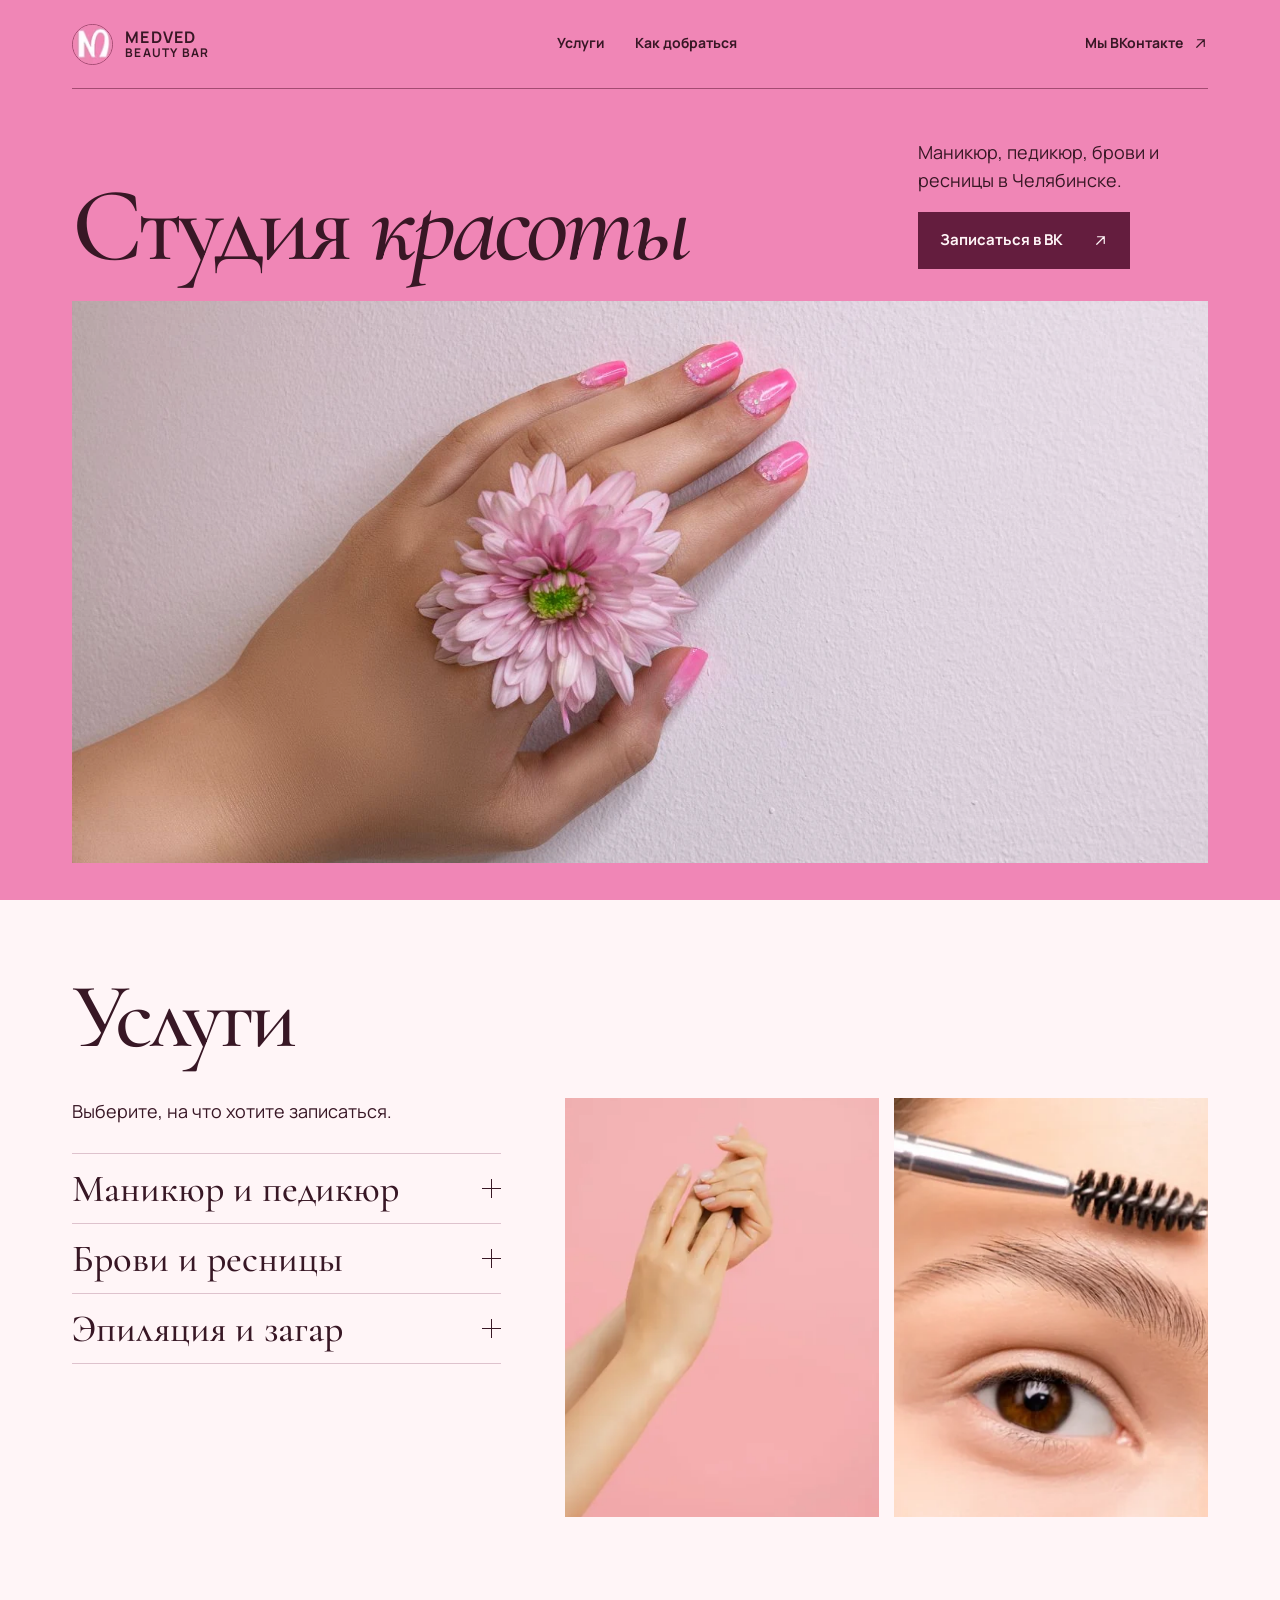
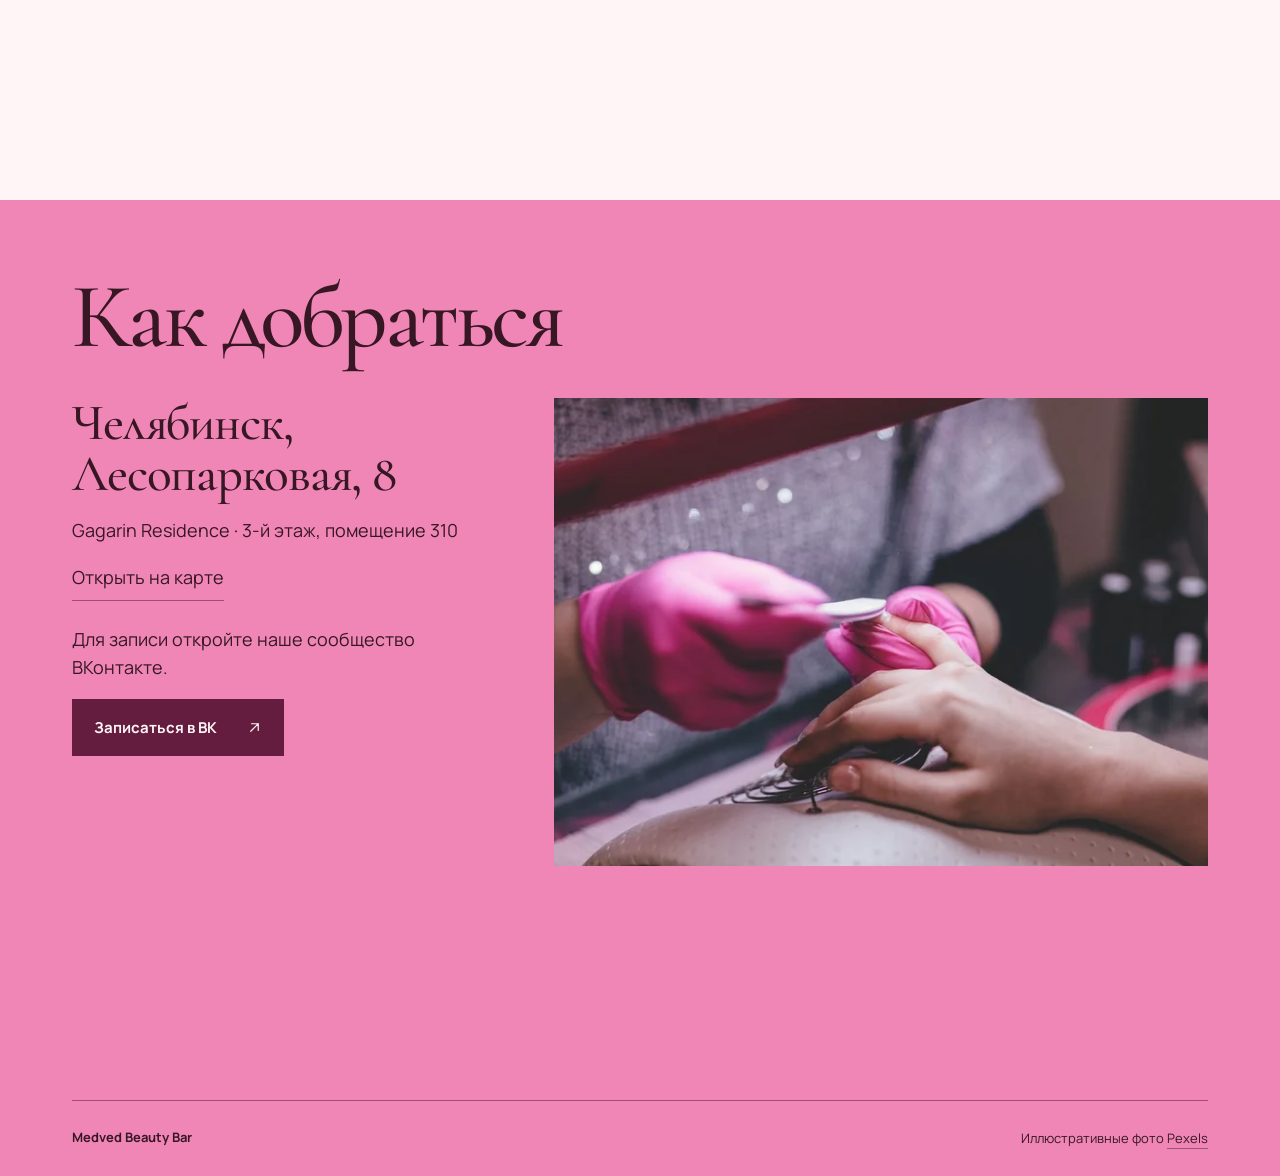
==== commit ac092470: "Optimize responsive photos and self-hosted fonts" ====
--- a/docs/index.html
+++ b/docs/index.html
@@ -29,7 +29,7 @@
 <header class="site-head nav" id="top">
     <div class="head-row wrap">
         <a class="brand" href="#top" aria-label="Medved Beauty Bar">
-            <span class="brand-mark"><img src="./assets/img/logo.webp" width="153" height="153" alt=""></span>
+            <span class="brand-mark"><img src="./assets/img/logo-160.webp" srcset="./assets/img/logo-160.webp 160w, ./assets/img/logo-320.webp 320w" sizes="153px" width="153" height="153" alt=""></span>
             <span><strong>MEDVED</strong>BEAUTY BAR</span>
         </a>
         <nav class="desktop-nav" aria-label="Разделы страницы">
@@ -75,7 +75,7 @@
 
 
 
-<figure class="wp-block-image size-full hero-photo hero__media"><img decoding="async" fetchpriority="high" height="1000" loading="eager" width="1500" src="./assets/img/hero.webp" alt="Розовый маникюр и цветок" /></figure>
+<figure class="wp-block-image size-full hero-photo hero__media"><img decoding="async" fetchpriority="high" height="1000" loading="eager" sizes="(max-width: 690px) calc(100vw - 40px), (max-width: 1100px) calc(100vw - 88px), (max-width: 1584px) calc(100vw - 144px), 1440px" srcset="./assets/img/hero-680.webp 680w, ./assets/img/hero-1000.webp 1000w, ./assets/img/hero.webp 1500w" width="1500" src="./assets/img/hero.webp" alt="Розовый маникюр и цветок" /></figure>
 
 </div></section>
 
@@ -125,11 +125,11 @@
 
 <div class="wp-block-group services-photos"><div class="wp-block-group__inner-container is-layout-flow wp-block-group-is-layout-flow">
 
-<figure class="wp-block-image size-full service-photo nails-photo"><img decoding="async" height="850" loading="lazy" width="567" src="./assets/img/nails.webp" alt="Руки с маникюром на розовом фоне" /></figure>
+<figure class="wp-block-image size-full service-photo nails-photo"><img decoding="async" height="850" loading="lazy" sizes="auto, (max-width: 690px) calc(50vw - 25px), 28vw" srcset="./assets/img/nails-360.webp 360w, ./assets/img/nails.webp 567w" width="567" src="./assets/img/nails.webp" alt="Руки с маникюром на розовом фоне" /></figure>
 
 
 
-<figure class="wp-block-image size-full service-photo brow-photo"><img decoding="async" height="850" loading="lazy" width="705" src="./assets/img/brows.webp" alt="Бровь расчёсывают щёточкой" /></figure>
+<figure class="wp-block-image size-full service-photo brow-photo"><img decoding="async" height="850" loading="lazy" sizes="auto, (max-width: 690px) calc(50vw - 25px), 28vw" srcset="./assets/img/brows-360.webp 360w, ./assets/img/brows.webp 705w" width="705" src="./assets/img/brows.webp" alt="Бровь расчёсывают щёточкой" /></figure>
 
 </div></div>
 
@@ -179,7 +179,7 @@
 
 
 
-<figure class="wp-block-image size-full visit-photo"><img decoding="async" height="933" loading="lazy" width="1400" src="./assets/img/visit.webp" alt="Мастер в розовых перчатках делает маникюр" /></figure>
+<figure class="wp-block-image size-full visit-photo"><img decoding="async" height="933" loading="lazy" sizes="auto, (max-width: 690px) calc(100vw - 40px), 54vw" srcset="./assets/img/visit-720.webp 720w, ./assets/img/visit.webp 1400w" width="1400" src="./assets/img/visit.webp" alt="Мастер в розовых перчатках делает маникюр" /></figure>
 
 </div></div>
 
--- a/docs/assets/fonts/fonts.css
+++ b/docs/assets/fonts/fonts.css
@@ -3,62 +3,24 @@
   font-style: italic;
   font-weight: 500;
   font-display: swap;
-  src: url(cormorant-garamond-italic-500-cyrillic.woff2) format('woff2');
-  unicode-range: U+0301, U+0400-045F, U+0490-0491, U+04B0-04B1, U+2116;
+  src: url(cormorant-garamond-italic.woff2) format('woff2');
+  unicode-range: U+20-7e, U+a0-ff, U+400-52f, U+2000-206f, U+20bd, U+2116, U+2190-2193, U+2197;
 }
-@font-face {
-  font-family: 'Cormorant Garamond';
-  font-style: italic;
-  font-weight: 500;
-  font-display: swap;
-  src: url(cormorant-garamond-italic-500-latin.woff2) format('woff2');
-  unicode-range: U+0000-00FF, U+0131, U+0152-0153, U+02BB-02BC, U+02C6, U+02DA, U+02DC, U+0304, U+0308, U+0329, U+2000-206F, U+20AC, U+2122, U+2191, U+2193, U+2212, U+2215, U+FEFF, U+FFFD;
-}
+
 @font-face {
   font-family: 'Cormorant Garamond';
   font-style: normal;
   font-weight: 500;
   font-display: swap;
-  src: url(cormorant-garamond-normal-500-cyrillic.woff2) format('woff2');
-  unicode-range: U+0301, U+0400-045F, U+0490-0491, U+04B0-04B1, U+2116;
+  src: url(cormorant-garamond-normal.woff2) format('woff2');
+  unicode-range: U+20-7e, U+a0-ff, U+400-52f, U+2000-206f, U+20bd, U+2116, U+2190-2193, U+2197;
 }
-@font-face {
-  font-family: 'Cormorant Garamond';
-  font-style: normal;
-  font-weight: 500;
-  font-display: swap;
-  src: url(cormorant-garamond-normal-500-latin.woff2) format('woff2');
-  unicode-range: U+0000-00FF, U+0131, U+0152-0153, U+02BB-02BC, U+02C6, U+02DA, U+02DC, U+0304, U+0308, U+0329, U+2000-206F, U+20AC, U+2122, U+2191, U+2193, U+2212, U+2215, U+FEFF, U+FFFD;
-}
+
 @font-face {
   font-family: 'Manrope';
   font-style: normal;
-  font-weight: 400;
+  font-weight: 400 700;
   font-display: swap;
-  src: url(manrope-normal-400-cyrillic.woff2) format('woff2');
-  unicode-range: U+0301, U+0400-045F, U+0490-0491, U+04B0-04B1, U+2116;
+  src: url(manrope-normal.woff2) format('woff2');
+  unicode-range: U+20-7e, U+a0-ff, U+400-52f, U+2000-206f, U+20bd, U+2116, U+2190-2193, U+2197;
 }
-@font-face {
-  font-family: 'Manrope';
-  font-style: normal;
-  font-weight: 400;
-  font-display: swap;
-  src: url(manrope-normal-400-latin.woff2) format('woff2');
-  unicode-range: U+0000-00FF, U+0131, U+0152-0153, U+02BB-02BC, U+02C6, U+02DA, U+02DC, U+0304, U+0308, U+0329, U+2000-206F, U+20AC, U+2122, U+2191, U+2193, U+2212, U+2215, U+FEFF, U+FFFD;
-}
-@font-face {
-  font-family: 'Manrope';
-  font-style: normal;
-  font-weight: 700;
-  font-display: swap;
-  src: url(manrope-normal-700-cyrillic.woff2) format('woff2');
-  unicode-range: U+0301, U+0400-045F, U+0490-0491, U+04B0-04B1, U+2116;
-}
-@font-face {
-  font-family: 'Manrope';
-  font-style: normal;
-  font-weight: 700;
-  font-display: swap;
-  src: url(manrope-normal-700-latin.woff2) format('woff2');
-  unicode-range: U+0000-00FF, U+0131, U+0152-0153, U+02BB-02BC, U+02C6, U+02DA, U+02DC, U+0304, U+0308, U+0329, U+2000-206F, U+20AC, U+2122, U+2191, U+2193, U+2212, U+2215, U+FEFF, U+FFFD;
-}
